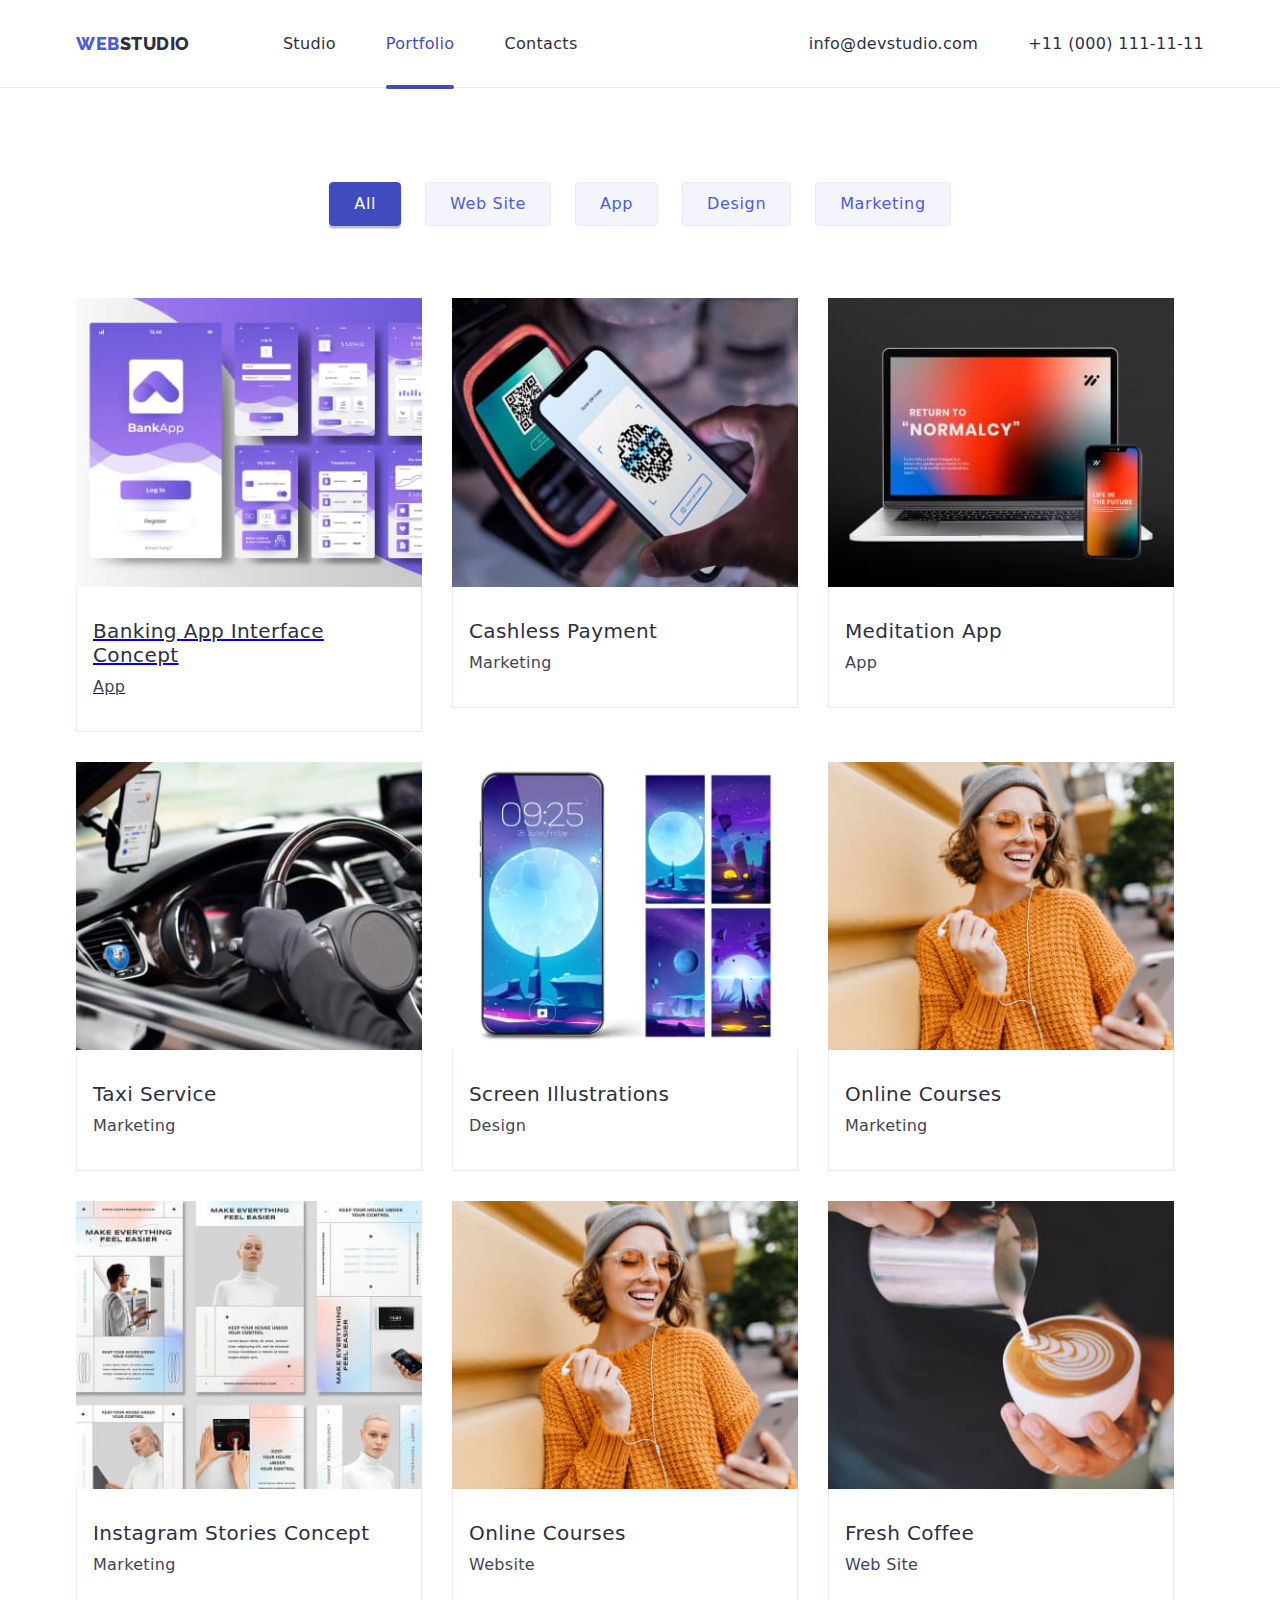
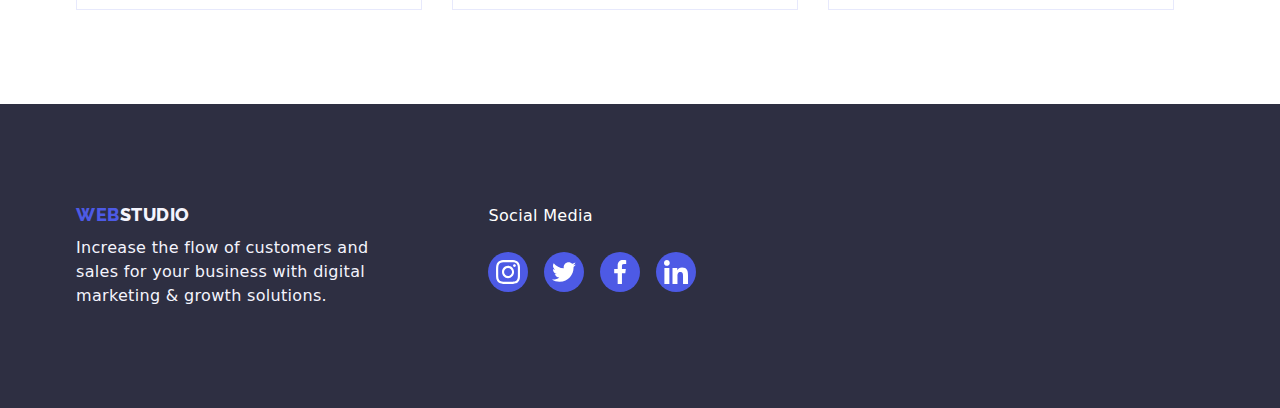
==== portfolio.html @ bad0b435 "initial commit" ====
<!DOCTYPE html>
<html lang="en">

<head>
    <title>Portfolio - HM6</title>
    <meta charset="UTF-8">
    <meta name="viewport" content="Homework 6 - Portfolio Page">
    <link rel="stylesheet" href="./css/styles.css">
    <link
        href="https://fonts.googleapis.com/css2?family=Raleway:wght@700&family=Roboto:wght@400;500;700;900&display=swap"
        rel="stylesheet" />
    <link rel="stylesheet"
        href="https://cdnjs.cloudflare.com/ajax/libs/modern-normalize/2.0.0/modern-normalize.min.css" />
</head>

<body>
    <!--This is header-->
    <header class="header">
        <div class="container header-container">
            <!-- Navigation Bar -->
            <nav class="header-navigation">
                <a class="header-logo links" href="/index.html">
                    <span class="web-logo">WEB</span><span class="studio-logo">STUDIO </span>
                </a>
    
                <ul class="header-list lists">
                    <li class="header-item">
                        <a class="header-link links " href="index.html">Studio</a>
                    </li>
                    <li class="header-item">
                        <a class="header-link links current menu-active" href="portfolio.html">Portfolio</a>
                    </li>
                    <li class="header-item">
                        <a class="header-link links" href="index.html">Contacts</a>
                    </li>
                </ul>
    
            </nav>
            <address class="address">
                <ul class="header-address lists">
                    <li class="item">
                        <a class="header-address-link links" href="mailto:info@devstudio.com" target="_blank"
                            rel="noopener noreferrer">info@devstudio.com</a>
                    </li>
                    <li class="item">
                        <a class="header-address-link links" href="tel:+110001111111" target="_blank"
                            rel="noopener noreferrer">+11 (000) 111-11-11</a>
                    </li>
                </ul>
            </address>
        </div>
    </header>
    <!-- This is main -->
    <main>
        <section class="section">
            <div class="container">
                <ul class="filter lists">
                    <li><button class="filter-item active" type="button">All</button></li>
                    <li><button class="filter-item" type="button">Web Site</button></li>
                    <li><button class="filter-item" type="button">App</button></li>
                    <li><button class="filter-item" type="button">Design</button></li>
                    <li><button class="filter-item" type="button">Marketing</button></li>
                </ul>
                <ul class="projects lists">
                    <li class="item">
                        <a href="#" class="project">
                            <div class="description">
                                <img src="./images/project-card-1-1.jpg" alt="banking app" width="360" />
                                <div class="overlay">
                                    <p class="text">
                                        14 Stylish and User-Friendly App Design Concepts ·
                                        Task Manager App · Calorie Tracker App ·
                                        Exotic Fruit Ecommerce App ·
                                        Cloud Storage App
                                    </p>
                                </div>
                            </div>

                            <div class="project-description">
                                <h3 class="project-title titles">Banking App Interface Concept</h3>
                                <p class="project-bottom-text bottom-text">App</p>
                            </div>
                        </a>

                    </li>
                    <li class="item">
                        <a href="#" class="project links">
                            <div class="description">
                                <img src="./images/project-card-1-2.jpg" alt="Cashless Payment" width="360" />
                                <div class="overlay">
                                    <p class="text">
                                        14 Stylish and User-Friendly App Design Concepts ·
                                        Task Manager App · Calorie Tracker App ·
                                        Exotic Fruit Ecommerce App ·
                                        Cloud Storage App
                                    </p>
                                </div>
                            </div>

                            <div class="project-description">
                                <h3 class="project-title titles">Cashless Payment</h3>
                                <p class="project-bottom-text bottom-text">Marketing</p>
                            </div>
                        </a>

                    </li>
                    <li class="item">
                        <a href="#" class="project links">
                            <div class="description">
                                <img src="./images/project-card-1-3.jpg" alt="Meditation App" width="360" />
                                <div class="overlay">
                                    <p class="text">
                                        14 Stylish and User-Friendly App Design Concepts ·
                                        Task Manager App · Calorie Tracker App ·
                                        Exotic Fruit Ecommerce App ·
                                        Cloud Storage App
                                    </p>
                                </div>
                            </div>

                            <div class="project-description">
                                <h3 class="project-title titles">Meditation App</h3>
                                <p class="project-bottom-text bottom-text">App</p>
                            </div>
                        </a>

                    </li>

                    <li class="item">
                        <a href="#" class="project links">
                            <div class="description">
                                <img src="./images/project-card-2-1.jpg" alt="Taxi service" width="360" />
                                <div class="overlay">
                                    <p class="text">
                                        14 Stylish and User-Friendly App Design Concepts ·
                                        Task Manager App · Calorie Tracker App ·
                                        Exotic Fruit Ecommerce App ·
                                        Cloud Storage App
                                    </p>
                                </div>
                            </div>

                            <div class="project-description">
                                <h3 class="project-title titles">Taxi Service</h3>
                                <p class="project-bottom-text bottom-text">Marketing</p>
                            </div>
                        </a>

                    </li>
                    <li class="item">
                        <a href="#" class="project links">
                            <div class="description">
                                <img src="./images/project-card-2-2.jpg" alt="Screen Illustrations" width="360" />
                                <div class="overlay">
                                    <p class="text">
                                        14 Stylish and User-Friendly App Design Concepts ·
                                        Task Manager App · Calorie Tracker App ·
                                        Exotic Fruit Ecommerce App ·
                                        Cloud Storage App
                                    </p>
                                </div>
                            </div>

                            <div class="project-description">
                                <h3 class="project-title titles">Screen Illustrations</h3>
                                <p class="project-bottom-text bottom-text">Design</p>
                            </div>
                        </a>

                    </li>

                    <li class="item">
                        <a href="#" class="project links">
                            <div class="description">
                                <img src="./images/project-card-2-3.jpg" alt="Online Courses" width="360" />
                                <div class="overlay">   
                                    <p class="text">
                                        14 Stylish and User-Friendly App Design Concepts ·
                                        Task Manager App · Calorie Tracker App ·
                                        Exotic Fruit Ecommerce App ·
                                        Cloud Storage App
                                    </p>
                                </div>
                            </div>

                            <div class="project-description">
                                <h3 class="project-title titles">Online Courses</h3>
                                <p class="project-bottom-text bottom-text">Marketing</p>
                            </div>
                        </a>

                    </li>

                    <li class="item">
                        <a href="#" class="project links">
                            <div class="description">
                                <img src="./images/project-card-3-1.jpg" alt="Instagram Stories Concept" width="360" />
                                <div class="overlay">
                                    <p class="text">
                                        14 Stylish and User-Friendly App Design Concepts ·
                                        Task Manager App · Calorie Tracker App ·
                                        Exotic Fruit Ecommerce App ·
                                        Cloud Storage App
                                    </p>
                                </div>
                            </div>

                            <div class="project-description">
                                <h3 class="project-title titles">Instagram Stories Concept</h3>
                                <p class="project-bottom-text bottom-text">Marketing</p>
                            </div>
                        </a>

                    </li>

                    <li class="item">
                        <a href="#" class="project links">
                            <div class="description">
                                <img src="./images/project-card-2-3.jpg" alt="Organic Food" width="360" />
                                <div class="overlay">
                                    <p class="text">
                                        14 Stylish and User-Friendly App Design Concepts ·
                                        Task Manager App · Calorie Tracker App ·
                                        Exotic Fruit Ecommerce App ·
                                        Cloud Storage App
                                    </p>
                                </div>
                            </div>

                            <div class="project-description">
                                <h3 class="project-title titles">Online Courses</h3>
                                <p class="project-bottom-text bottom-text">Website</p>
                            </div>
                        </a>

                    </li>

                    <li class="item">
                        <a href="#" class="project links">
                            <div class="description">
                                <img src="./images/project-card-3-3.jpg" alt="fresh coffee" width="360" />
                                <div class="overlay">
                                    <p class="text">
                                        14 Stylish and User-Friendly App Design Concepts ·
                                        Task Manager App · Calorie Tracker App ·
                                        Exotic Fruit Ecommerce App ·
                                        Cloud Storage App
                                    </p>
                                </div>
                            </div>

                            <div class="project-description">
                                <h3 class="project-title titles">Fresh Coffee</h3>
                                <p class="project-bottom-text bottom-text">Web Site</p>
                            </div>
                        </a>

                    </li>
                </ul>
            </div>
        </section>
    </main>

    <!--This is footer-->
    <footer class="footer-section">
        <div class="container footer-container">
            <div class="footer-logo-wrapper lists">
                <li class="footer-item">
                    <a class="header-logo links" href="index.html">
                        <span class="web-logo">WEB</span><span class="studio-logo studio-footer">STUDIO </span>
                    </a>
                    <p class="footer-bottom-text bottom-text">
                        Increase the flow of customers and<br />
                        sales for your business with digital<br />
                        marketing & growth solutions.
                    </p>

                </li>
            </div>
            <div class="footer-socials">
                <p class="footer-social-text text">Social Media</p>
                <ul class="footer-list lists">
                    <li class="footer-socials-item">
                        <a href="/" class="footer-socials-link">
                            <svg class="footer-social-svg" width="24" height="24">
                                <use href="./images/icons.svg#instagram"></use>
                            </svg>
                        </a>
                    </li>
                    <li class="footer-socials-item">
                        <a href="/" class="footer-socials-link">
                            <svg class="footer-social-svg" width="24" height="24">
                                <use href="./images/icons.svg#twitter"></use>
                            </svg>
                        </a>
                    </li>
                    <li class="footer-socials-item">
                        <a href="/" class="footer-socials-link">
                            <svg class="footer-social-svg" width="24" height="24">
                                <use href="./images/icons.svg#facebook"></use>
                            </svg>
                        </a>
                    </li>
                    <li class="footer-socials-item">
                        <a href="/" class="footer-socials-link">
                            <svg class="footer-social-svg" width="24" height="24">
                                <use href="./images/icons.svg#linkedin"></use>
                            </svg>
                        </a>
                    </li>
                </ul>
            </div>
        </div>
        </div>
    </footer>
</body>

</html>
---- css/styles.css ----
:root {
    --iriscolor: #4d5ae5;
    --navyblue: #2e2f42;
    --navcolor: black;
    --oceancolor: #404bbf;
    --whitecolor: #ffffff;
    --slatecolor: #434455;
    --cornflowercolor: #e7e9fc;
    --cloudcolor: #f4f4fd;
    --greencolor: #31d0aa;
    --lightslatecolor: #8e8f99;
    --navybluemodalcolor: #2e2f42;
    --greycolor: #2e2f42;
    --dairycolor: #fcfcfc;
    --black: #000;
}

body {
    font-family: 'Roboto', sans-serif;
    font-size: 16px;
    font-weight: 400;
    line-height: 24px;
    letter-spacing: 0.02em;
}

img {
    display: block;
    max-width: 100%;
    height: auto;
}

*,
*::after,
*::before {
    box-sizing: inherit;
}

h1,
h2,
h3,
h4,
h5,
h6,
p,
ul {
    margin: 0;
    padding: 0;
}

/* CSS for Index Studio */

.lists {
    list-style-type: none;
    padding: 0;
}

.links {
    text-decoration: none;
}

address{
    font-style: inherit;
}

img{
    display: block;
    max-width: 100%;
    height: auto;
}

.web-logo {
    color: var(--iriscolor);
}

.studio-logo {
    color: var(--navyblue);
}

.studio-footer {
    color: var(--cloudcolor);
}

/* Header */

.header {
    border-bottom: 1px solid var(--cornflowercolor);
}

.container {
    width: 1158px;
    padding-left: 15px;
    padding-right: 15px;
    margin-left: auto;
    margin-right: auto;
}

.header-logo {
    color: var(--navybluemodalcolor);
    font-family: 'Raleway',sans-serif;
    font-size: 18px;
    font-weight: 800;
    line-height: 21px;
    letter-spacing: 0.03em;
    text-transform: uppercase;
}

.header-container,
.header-navigation,
.header-list,
.header-address{
    display: flex;
    align-items: center;
}

.header-list{
    margin-left: 93px;
}

.address{
    margin-left: auto;
}

.header-list .header-item:not(:last-child),
.header-address .item:not(:last-child){
    margin-right: 50px;
}


.header-list .header-link,
.header-address .header-address-link{
    display: inline-flex;
    padding-top: 32px;
    padding-bottom: 31px;
    color: var(--navyblue);
    font-weight: 500;
    line-height: 1.5;
    letter-spacing: 0.02;
    position: relative;
    
    transition: color 250ms cubic-bezier(0.4, 0, 0.2, 1);
}

.header-list .header-link:hover,
.header-list .header-link:focus,
.header-list .header-link.current, .menu-active,
.header-address .header-address-link:hover,
.header-address .header-address-link:focus
 {
    color: var(--oceancolor);
}


.header-link::after {
    content: "";
    border: 2px solid transparent;
    border-radius: 2px;
    height: 4px;
    width: 0;
    position: absolute;
    left: 0;
    bottom: -2px;
    transition: width 250ms cubic-bezier(0.4, 0, 0.2, 1),
        background-color 250ms cubic-bezier(0.4, 0, 0.2, 1),
        border 250ms cubic-bezier(0.4, 0, 0.2, 1);
}

.header-link:hover::after,
.header-link:focus::after {
    border: 2px solid var(--oceancolor);
    background-color: var(--oceancolor);
    width: 100%;
}

.menu-active::after {
    content: "";
    border: 2px solid var(--oceancolor);
    border-radius: 2px;
    background-color: var(--oceancolor);
    height: 4px;
    width: 100%;
    position: absolute;
    left: 0;
    bottom: -2px;
}


/* .header-container {
    display: flex;
    justify-content: space-between;
} */



/* .header-navigation {
    display: flex;
    align-items: center;
} */

/* .header-list {
    display: flex;
    gap: 40px;
    margin-left: 76px;
}

.header-address {
    display: flex;
    gap: 40px;
}

.header-address-link {
    color: var(--slatecolor);
    padding: 24px 0;
    display: block;
}

.header-address-link:hover,
.header-address-link:focus {
    color: var(--oceancolor);
}

.header-link {
    color: var(--navyblue);
    font-weight: 500;
    letter-spacing: 0.32px;
    padding: 24px 0;
    display: block;
} */


.current {
    color: var(--iriscolor);
}

.section {
    padding-top: 94px;
    padding-bottom: 94px;
}


.hero-title {
    color: var(--whitecolor);
    font-size: 56px;
    font-weight: 700;
    line-height: 60px;
    letter-spacing: 0.02em;
    margin-bottom: 40px;
}

.hero-container {
    display: flex;
    flex-direction: column;
    align-items: center;
}

.hero-button:hover,
.hero-button:focus {
    background-color: var(--oceancolor);
}

.hero-section {
    padding-top: 188px;
    padding-bottom: 188px;
    background-image: linear-gradient(
            rgba(46, 47, 66, 0.7),
            rgba(46, 47, 66, 0.7)),
        url(../images/hero-bg.jpg);
    max-width: 1440px;
    margin: 0 auto;
    background-repeat: no-repeat;
    background-position: center;
    background-size: cover;
}

.hero-button {
    cursor: pointer;
    color: var(--whitecolor);
    background: var(--iriscolor);
    font-family: inherit;
    font-size: 16px;
    font-weight: 500;
    letter-spacing: 0.04em;
    border: none;
    border-radius: 4px;
    box-shadow: 0px 4px 4px 0px rgba(0, 0, 0, 0.15);
    padding: 16px 32px;

    transition: background-color 250ms cubic-bezier(0.4, 0, 0.2, 1),
    color 250ms cubic-bezier(0.4, 0, 0.2, 1),
    border-color 250ms cubic-bezier(0.4, 0, 0.2, 1);
}



.titles {
    font-size: 20px;
    font-weight: 500;
    letter-spacing: 0.02em;
    color: var(--navyblue);
    margin-bottom: 8px;
}

.bottom-text {
    color: var(--slatecolor);
}

.section-grey {
    background-color: var(--cloudcolor);
}

.footer-section {
    background-color: var(--navyblue);
    padding: 100px 0;
}

.footer-bottom-text {
    color: var(--cloud, #f4f4fd);
    margin-top: 8px;
}

.footer-container {
    display: flex;
    align-items: flex-start;
}

.section-title {
    color: var(--navybluemodalcolor);
    text-align: center;
    font-size: 36px;
    font-weight: 700;
    line-height: 40px;
    letter-spacing: 0.02em;
    text-transform: capitalize;
    margin-bottom: 72px;
}

.filter-item {
    cursor: pointer;
    font-size: 16px;
    font-family: inherit;
    font-weight: 500;
    letter-spacing: 0.04em;
    padding: 12px 24px;
    border-radius: 4px;
    border: 1px solid var(--cornflowercolor);
    background: var(--cloudcolor);
    color: var(--iriscolor);

    transition: background-color 250ms cubic-bezier(0.4, 0, 0.2, 1),
    color 250ms cubic-bezier(0.4, 0, 0.2, 1),
    box-shadow 250ms cubic-bezier(0.4, 0, 0.2, 1);
}

.active {
    background: var(--oceancolor);
    box-shadow: 0px 2px 2px 0px rgba(0, 0, 0, 0.12),
        0px 2px 1px 0px rgba(0, 0, 0, 0.08), 0px 3px 1px 0px rgba(0, 0, 0, 0.1);
    color: var(--whitecolor);
    border-color: var(--oceancolor);
}

.filter-item:hover {
    background: var(--oceancolor);
    box-shadow: 0px 2px 2px 0px rgba(0, 0, 0, 0.12),
        0px 2px 1px 0px rgba(0, 0, 0, 0.08), 0px 3px 1px 0px rgba(0, 0, 0, 0.1);
    color: var(--whitecolor);
    border-color: var(--oceancolor);
}

.features-list {
    display: flex;
    gap: 20px;
    margin-left: -30px;
    margin-top: -30px;
}

.features-item {
    flex-basis: calc(100% / 4 - 30px);
    margin-left: 30px;
    margin-top: 30px;
}

.benefits-svg-box {
    width: 264px;
    height: 112px;
    background-color: var(--cloudcolor);
    display: flex;
    justify-content: center;
    align-items: center;
    border-radius: 4px;
    margin-bottom: 8px;
}


.what-we-do-list {
    display: flex;
    justify-content: space-between;
    margin-left: -30px;
    margin-top: -30px;
}

.what-we-do-item {
    flex-basis: calc(100% / 3 - 30px);
    margin-left: 30px;
    margin-top: 30px;
}

.section-list {
    display: flex;
    justify-content: space-evenly;
    gap: 24px;
}

.team-list {
    display: flex;
    gap: 24px;
    text-align: center;
}

.team-social-list {
    display: flex;
    justify-content: center;
    align-items: center;
    gap: 12px;
    margin-top: 8px;
}

.team-social-item {
    width: 40px;
    height: 40px;
}

.team-social-link {
    width: 100%;
    height: 100%;
    border-radius: 50%;
    display: flex;
    align-items: center;
    justify-content: center;
    background-color: var(--iriscolor);
    color: var(--cloudcolor);
    
    transition: background-color 250ms cubic-bezier(0.4, 0, 0.2, 1);

}

.team-social-link:hover,
.team-social-link:focus {
    background-color: var(--oceancolor);
}

.team-social-svg {
    fill: currentColor;
}

.team-container {
    flex-direction: column;
    justify-content: center;
    align-items: center;
    gap: 32px;
}

.team-item {
    border-radius: 0px 0px 4px 4px;
    background: var(--whitecolor);
    box-shadow: 0px 2px 1px 0px rgba(46, 47, 66, 0.08),
        0px 1px 1px 0px rgba(46, 47, 66, 0.16),
        0px 1px 6px 0px rgba(46, 47, 66, 0.08);
}

.team-item {
    flex-basis: calc(100% / 4 - 30px);
    margin-left: 30px;
    margin-top: 30px;
}

.section-item-wrap {
    padding-top: 32px;
    padding-bottom: 32px;
    gap: 32px;
    width: 100%;
    text-align: center;
}


.section-customers {
    background-color: var(--whitecolor);
    padding-top: 120px;
    padding-bottom: 120px;
}

.section-title {
    font-size: 36px;
    font-weight: 700;
    line-height: 40px;
    letter-spacing: 0.02em;
    text-transform: capitalize;
}

.customers-title {
    color: var(--navyblue);
    display: flex;
    justify-content: center;
    align-items: center;
}

.customers-list {
    display: flex;
    gap: 24px;
}

.customers-item {
    width: 168px;
    height: 88px;
}

.customers-link {
    width: 100%;
    height: 100%;
    border: 1px solid #8e8f99;
    border-radius: 5px;
    display: flex;
    justify-content: center;
    align-items: center;
    color: #8e8f99;
    
    transition: border-color 250ms cubic-bezier(0.4, 0, 0.2, 1),
    color 250ms cubic-bezier(0.4, 0, 0.2, 1);
}

.customers-link:hover,
.customers-link:focus {
    border-color: var(--oceancolor);
    color: var(--oceancolor);
}

.customers-svg {
    width: 104px;
    height: 56px;
    fill: currentColor;
}

.card-content h3 {
    margin-bottom: 8px;
}

.card-content {
    padding: 32px 0;
}

.footer-socials {
    margin-left: 120px;
}

.footer-socials .footer-social-text {
    color: var(--whitecolor);
}

.footer-social-link {
    transition: background-color 250ms cubic-bezier(0.4, 0, 0.2, 1);
}

.footer-socials-item {
    width: 40px;
    height: 40px;
}

.footer-list {
    flex-wrap: wrap;
    display: flex;
    gap: 16px;
    margin-top: 16px;
}

.footer-list .footer-socials-link {
    background-color: var(--iriscolor);
    margin-top: 8px;
    width: 100%;
    height: 100%;
    border-radius: 50%;
    display: flex;
    justify-content: center;
    align-items: center;
    color: var(--whitecolor);

    transition: background-color 250ms cubic-bezier(0.4, 0, 0.2, 1);
}

.footer-socials-link:hover,
.footer-socials-link:focus {
    background-color: var(--greencolor);
}

.footer-list .footer-social-svg {
    fill: currentColor;
}

/* CSS for Portfolio */

.filter {
    margin-bottom: 72px;
    display: flex;
    justify-content: center;
    align-items: center;
    gap: 24px;

}

.projects {
    display: flex;
    flex-wrap: wrap;
    gap: 30px
}

.projects .item {
    flex-basis: calc((100% - 90px) /3);

    transition: box-shadow 250ms cubic-bezier(0.4, 0, 0.2, 1);
}

.projects .project{
    display: block;
}

.projects .item:hover,
.projects .item:focus{
    box-shadow: 0px 1px 1px rgba(0, 0, 0, 0.12), 0px 4px 4px rgba(0, 0, 0, 0.06),
    1px 4px 6px rgba(0, 0, 0, 0.16);
}

.project .description{
    position: relative;
     overflow: hidden;
}

.project .overlay{
    position: absolute;
    top: 0;
    left: 0;
    width: 100%;
    height: 100%;
    background-color: var(--iriscolor);
    transform: translateY(101%);
    transition: transform 250ms cubic-bezier(0.4, 0, 0.2, 1);
}

.projects .item:hover .project .overlay,
.projects .project:focus .overlay {
  transform: translateY(0);
}


.project .text{
    position: absolute;
    top: 50%;
    left: 50%;
    transform: translate(-50%, -50%);
    width: 322px;
    font-weight: 400;
    font-size: 18px;
    line-height: 1.56;
    color: var(--whitecolor);
}

.project-description {
    padding: 32px 16px;
    border: 1px solid var(--cornflowercolor);
    border-top: none;
}


/* Modal */

.back-drop {
    position: fixed;
    top: 0;
    left: 0;
    width: 100%;
    height: 100%;
    background-color: rgba(0, 0, 0, 0.2);
    opacity: 1;
    transition: opacity 250ms cubic-bezier(0.4, 0, 0.2, 1);;
}

.back-drop.is-hidden{
    opacity: 0;
    pointer-events: none;
}

.modal{
    position: absolute;
    top: 50%;
    left: 50%;
    min-width: 408px;
    min-height: 584px;
    background-color: var(--dairycolor);

    transform: translate(-50%, -50%) scale(1);
    transition: transform 250ms cubic-bezier(0.4, 0, 0.2, 1);;
    
}

.back-drop.is-hidden .modal{
    transform: transform translate(-50%, -50%) scale(0.8);
}

.modal-close {
   position: absolute;
   top: 8px;
   right: 8px;
   padding: 0;
   width: 30px;
   height: 30px;
   cursor: pointer;
   color: var(--black);
   border: 1px solid rgba(0, 0, 0, 0.1);
   border-radius: 15px;
   display: flex;
   justify-content: center;
   align-items: center;

    transition: color 250ms cubic-bezier(0.4, 0, 0.2, 1),
     background-color 250ms cubic-bezier(0.4, 0, 0.2, 1);
}


.modal-close:hover,
.modal-close:focus {
    background-color: var(--oceancolor);
    color: var(--whitecolor);
}

.modal .modal-close-icon {
    fill: currentColor;
}
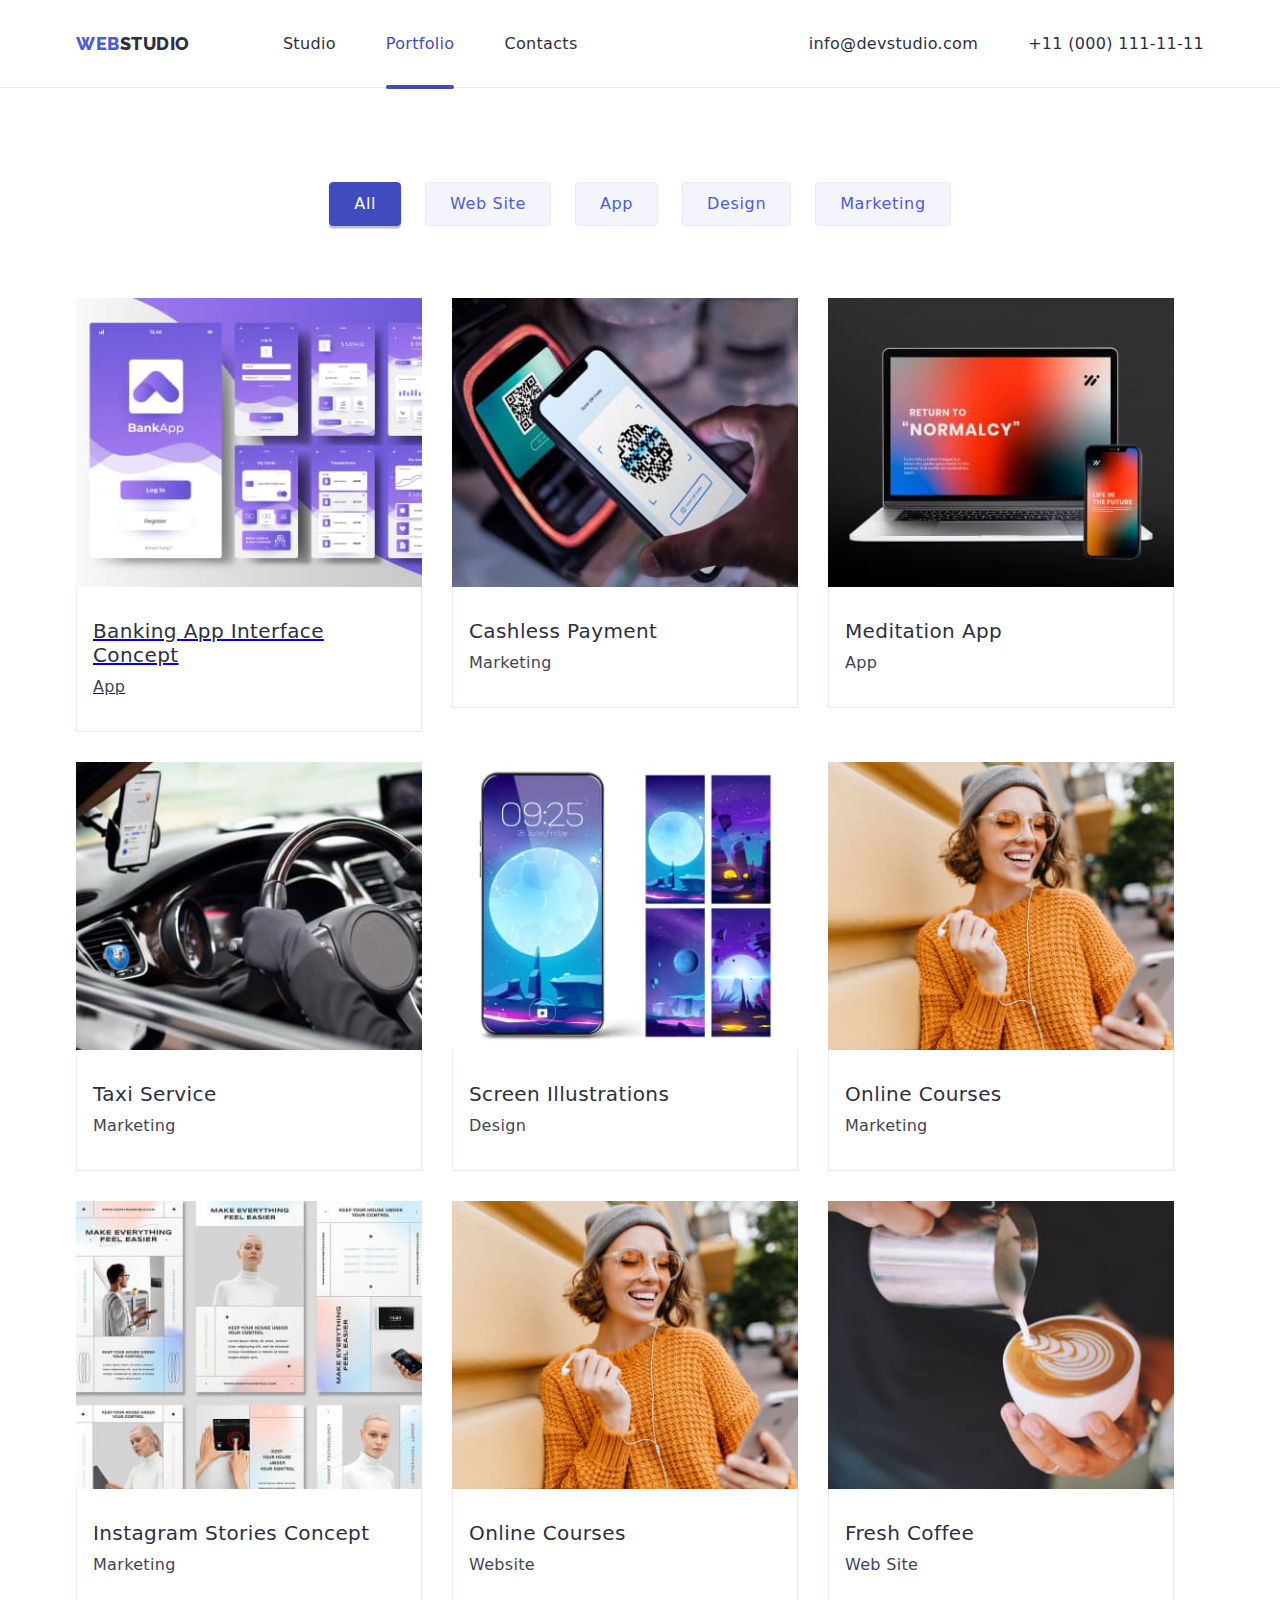
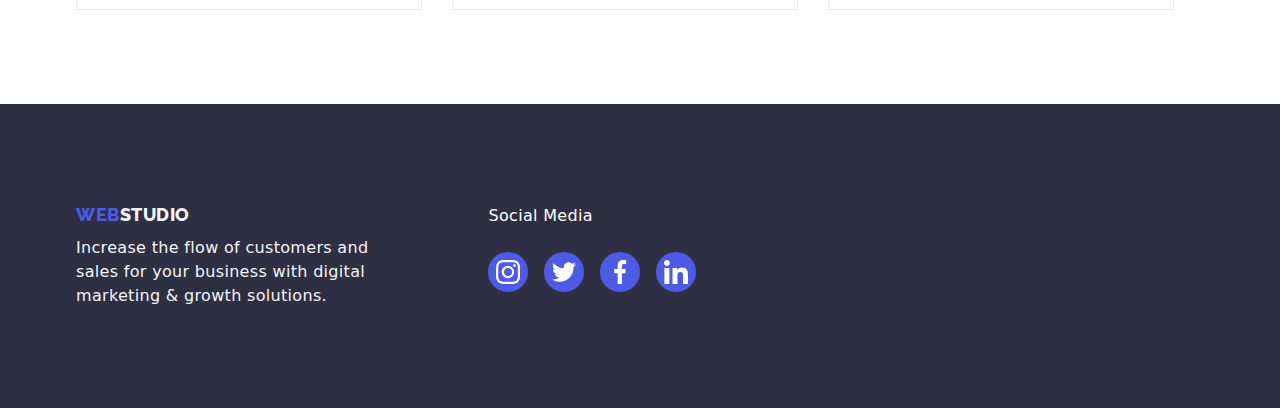
==== commit ed3e35bf: "initial commit" ====
--- a/portfolio.html
+++ b/portfolio.html
@@ -4,7 +4,7 @@
 <head>
     <title>Portfolio - HM6</title>
     <meta charset="UTF-8">
-    <meta name="viewport" content="Homework 6 - Portfolio Page">
+    <meta name="viewport" content="width=device-width, initial-scale=1.0">
     <link rel="stylesheet" href="./css/styles.css">
     <link
         href="https://fonts.googleapis.com/css2?family=Raleway:wght@700&family=Roboto:wght@400;500;700;900&display=swap"
--- a/css/styles.css
+++ b/css/styles.css
@@ -594,6 +594,81 @@
     fill: currentColor;
 }
 
+
+
+/* Footer Form */
+
+.footer-form {
+    display: flex;
+    width: 453px;
+    height: 80px;
+    flex-shrink: 0;
+    margin-left: 80px;
+}
+
+.footer-label {
+    display: block;
+    color: var(--whitecolor);
+    font-weight: 500px;
+    line-height: 24px;
+    letter-spacing: 0.32px;
+}
+
+.footer-input {
+    color: var(--whitecolor);
+    width: 264px;
+    height: 40px;
+    padding:  8px 16px;
+    display: flex;
+    margin-top: 16px;
+    font-size: 14px;
+    flex-shrink: 0;
+    background: var(--navyblue);
+    border-radius: 4px;
+    border: 1px solid var(--whitecolor);
+    box-shadow: 0px 4px 4px 0px rgba(0, 0, 0, 0.15);    
+}
+
+.footer-input::placeholder {
+    color: var(--whitecolor);
+    font-size: 12px;
+    font-weight: 400;
+    line-height: 24px;
+    letter-spacing: 0.02em;
+}
+
+
+.footer-button {
+    display: flex;
+    justify-content: center;
+    align-items: center;
+    height: 40px;
+    padding: 8px 24px;
+    gap: 16px;
+    margin-left: 24px;
+    border: none;
+    font-weight: 500;
+    line-height: 24px;
+    letter-spacing: 0.03em;
+    border-radius: 4px;
+    color: var(--whitecolor);
+    background-color: var(--iriscolor);
+    cursor: pointer;
+    transition: background-color 250ms cubic-bezier(0.4, 0, 0.2, 1)
+    color 250ms cubic-bezier(0.4, 0, 0.2, 1),
+    border-color 250ms cubic-bezier(0.4, 0, 0.2, 1);
+}
+
+.footer-button:hover,
+.footer-button:active {
+    background-color: var(--oceancolor);
+}
+
+.footer-svgsubscribe {
+    width: 24px;
+    height: 24px;
+}
+
 /* CSS for Portfolio */
 
 .filter {
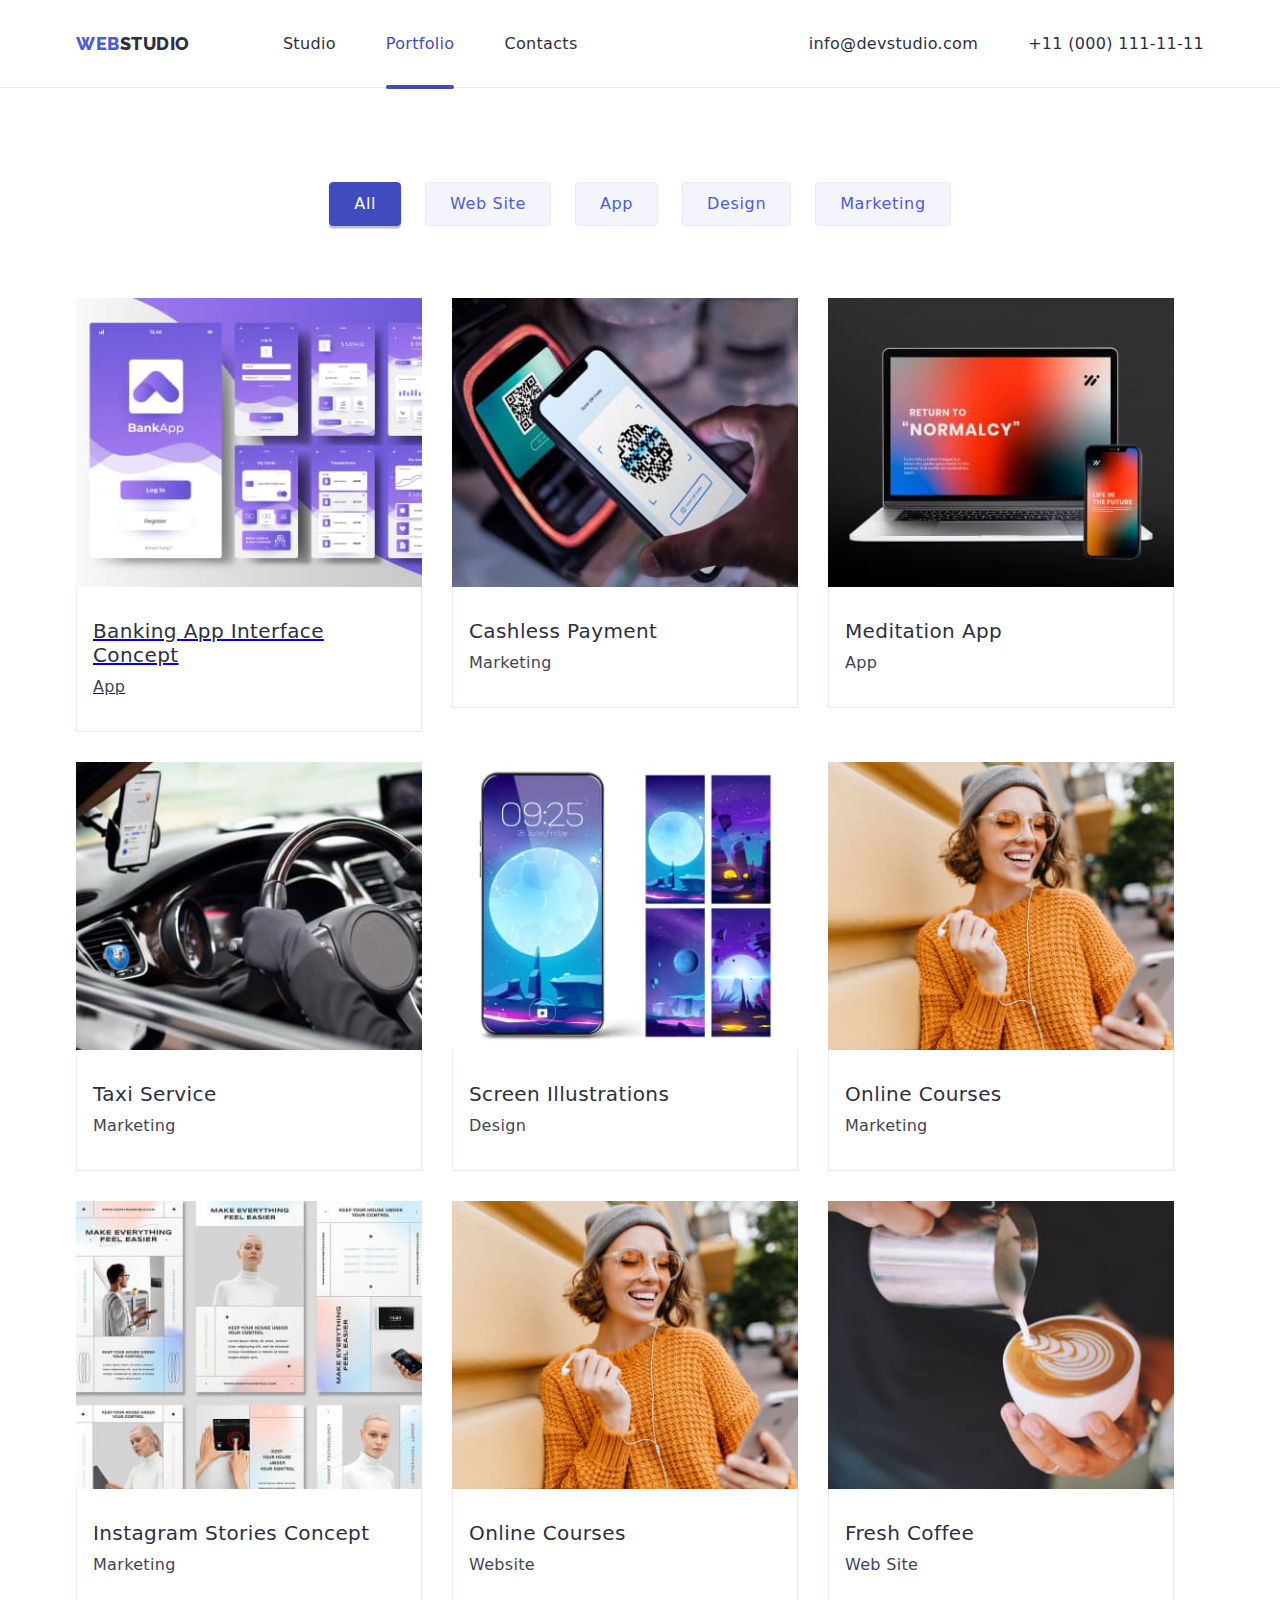
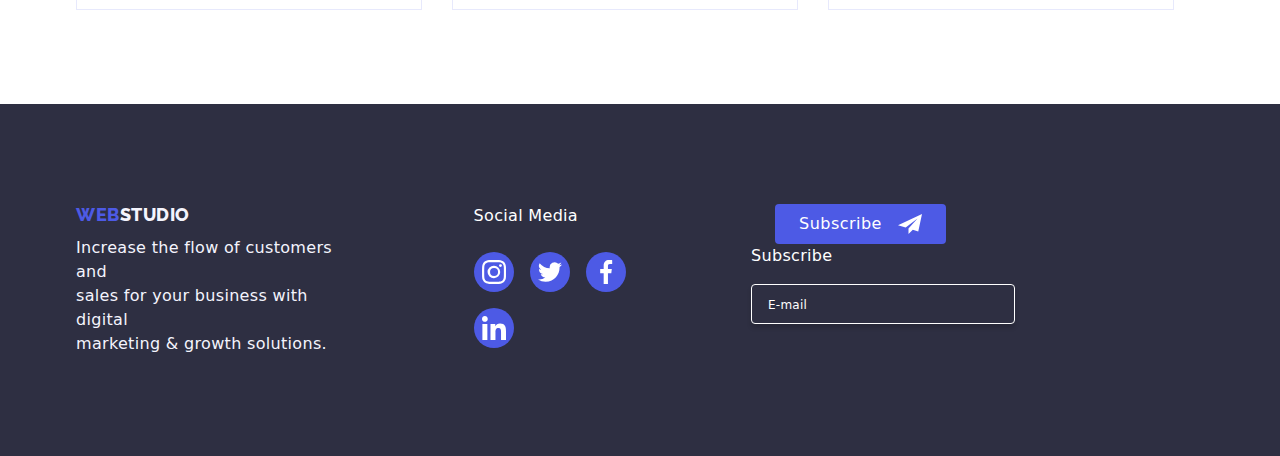
==== commit d6671c1f: "initial commit" ====
--- a/portfolio.html
+++ b/portfolio.html
@@ -310,6 +310,21 @@
                     </li>
                 </ul>
             </div>
+                <div class="footer-container footer-form ">
+                    <form class="forms" name="subscribe_form" autocomplete="on" method="">
+                        <label class="footer-label">
+                            Subscribe
+                            <input class="footer-input" type="email" name="email" placeholder="E-mail" required>
+                        </label>
+                
+                        <button type="submit" class="footer-button">
+                            Subscribe
+                            <svg class="footer-svgsubscribe">
+                                <use href="./images/icons.svg#submit"></use>
+                            </svg>
+                        </button>
+                    </form>
+                </div>
         </div>
         </div>
     </footer>
--- a/css/styles.css
+++ b/css/styles.css
@@ -310,6 +310,12 @@
 .footer-section {
     background-color: var(--navyblue);
     padding: 100px 0;
+    display: flex;
+}
+
+.forms {
+    display: flex;
+    flex-wrap: wrap-reverse;
 }
 
 .footer-bottom-text {
@@ -768,9 +774,13 @@
     min-width: 408px;
     min-height: 584px;
     background-color: var(--dairycolor);
-
+    border-radius: 4px;
+    box-shadow: 0px 2px 1px 0px rgba(0, 0, 0, 0.20), 0px 1px 3px 0px rgba(0, 0, 0, 0.12), 0px 1px 1px 0px rgba(0, 0, 0, 0.14);
     transform: translate(-50%, -50%) scale(1);
-    transition: transform 250ms cubic-bezier(0.4, 0, 0.2, 1);;
+    transition: transform 250ms cubic-bezier(0.4, 0, 0.2, 1),
+    background-color 250ms cubic-bezier(0.4, 0, 0.2, 1),
+    color 250ms cubic-bezier(0.4, 0, 0.2, 1),
+    border-color 250ms cubic-bezier(0.4, 0, 0.2, 1);
     
 }
 
@@ -808,4 +818,183 @@
     fill: currentColor;
 }
 
-
+.modal-header {
+    color: var(--navybluemodalcolor);
+    text-align: center;
+    font-weight: 500;
+    margin-bottom: 34px;
+}
+
+.container-form {
+    display: flex;
+    flex-direction: column;
+    align-items: flex-start;
+    border-radius: 4px;
+}
+
+.form-label {
+    position: relative;
+    margin-bottom: 30px;
+    font-size: 12px;
+    line-height: 1.166;
+    letter-spacing: 0.01em;
+    color: var(--slatecolor);
+}
+
+.form-text {
+    position: absolute;
+    top: -20px;
+}
+
+.form-input {
+    display: block;
+    width: 360px;
+    height: 40px;
+    padding-top: 11px;
+    padding-bottom: 11px;
+    padding-left: 38px;
+    flex-shrink: 0;
+    font-size: 14px;
+    fill: currentColor;
+    border-radius: 4px;
+    border: 1px solid var(--navybluemodalcolor);
+    transition: color 250ms cubic-bezier(0.4, 0, 0.2, 1),
+    background-color 250ms cubic-bezier(0.4, 0, 0.2, 1);
+}
+
+.input-icon {
+    position: absolute;
+    transform:  translateY(-50%);
+    top: 50%;
+    left: 16px;
+    width: 18px;
+    height: 24px;
+    fill: var(--navybluemodalcolor);
+    transition: fill 250ms cubic-bezier(0.4, 0, 0.2, 1),
+    background-color 250ms cubic-bezier(0.4, 0, 0.2, 1);
+}
+
+.form-input:focus,
+.form-input:hover,
+.form-textarea:hover,
+.form-textarea:focus {
+    border: 1px solid var(--iriscolor);
+}
+
+.form-input:focus+.input-icon,
+.form-input:hover+.input-icon {
+    fill: var(--iris);
+}
+
+.agree-box {
+    display: flex;
+    align-items: center;
+    justify-content: flex-start;
+    width: 360px;
+    height: 16px;
+    gap: 8px;
+    margin-bottom: 24px;
+}
+
+.checkbox {
+    appearance: none;
+    position: absolute;
+}
+
+.checkbox-icon {
+    display: inline-block;
+    border-radius: 2px;
+    fill: none;
+    transition: border-color 250ms cubic-bezier(0.4, 0, 0.2, 1);
+}
+
+.checkbox-icon:hover,
+.checkbox-icon:focus {
+    border: 1px solid var(--iriscolor);
+}
+
+.check-mark {
+    display: block;
+    width: 16px;
+    height: 16px;
+    border-radius: 2px;
+    border-radius: 1px solid var(--navybluemodalcolor);
+    cursor: pointer;
+}
+
+.checkbox:checked+.checkbox-icon {
+    background-size: contain;
+    font: var(--whitecolor);
+    fill: var(--whitecolor);
+    border-radius: 2px;
+    border: 1px solid var(--iriscolor, rgba(46, 47, 66, 0.40));
+    background-color: var(--iriscolor);
+    cursor: pointer;
+}
+
+.agree-text {
+    flex-shrink: 0;
+    color: var(--lightslatecolor);
+    font-size: 12px;
+    font-weight: 400;
+    line-height: 14px;
+    letter-spacing: 0.48px;
+}
+
+
+.form-agree-box_link {
+    color: var(--iris, #4D5AE5);
+    font-size: 12px;
+    font-weight: 400;
+    line-height: 16px;
+    letter-spacing: 0.48px;
+    text-decoration-line: underline;
+    transition: border-color 250ms cubic-bezier(0.4, 0, 0.2, 1),
+    color 250ms cubic-bezier(0.4, 0, 0.2, 1), 
+    text-decoration-color 250ms cubic-bezier(0.4, 0, 0.2, 1);
+}
+
+.form-agree-box_link:hover,
+.form-agree-box_link:focus {
+    color: var(--ocean);
+    text-decoration-color: rgba(0, 0, 255, 0.0);
+}
+
+.form-label-textarea {
+    position: relative;
+    margin-bottom: 16px;
+    font-size: 12px;
+    line-height: 1.166;
+    letter-spacing: 0.01em;
+    color: var(--lightslatecolor);
+}
+
+
+.form-container {
+    display: flex;
+    align-items: center;
+    justify-content: center;
+    width: 100%;
+}
+
+.form-button {
+    width: 169px;
+    height: 56px;
+    padding: 16px 32px;
+    border: none;
+    /* margin-bottom: 24px; */
+    font-weight: 500;
+    letter-spacing: 0.64px;
+    border-radius: 4px;
+    background-color: var(--iriscolor);
+    color: var(--whitecolor);
+    box-shadow: 0px 4px 4px 0px rgba(0, 0, 0, 0.15);
+    cursor: pointer;
+    transition: bacground-color 250ms cubic-bezier(0.4, 0, 0.2, 1),
+    color 250ms cubic-bezier(0.4, 0, 0.2, 1);
+}
+
+.form-button:hover,
+.form-button:focus {
+    background-color: var(--oceancolor);
+}